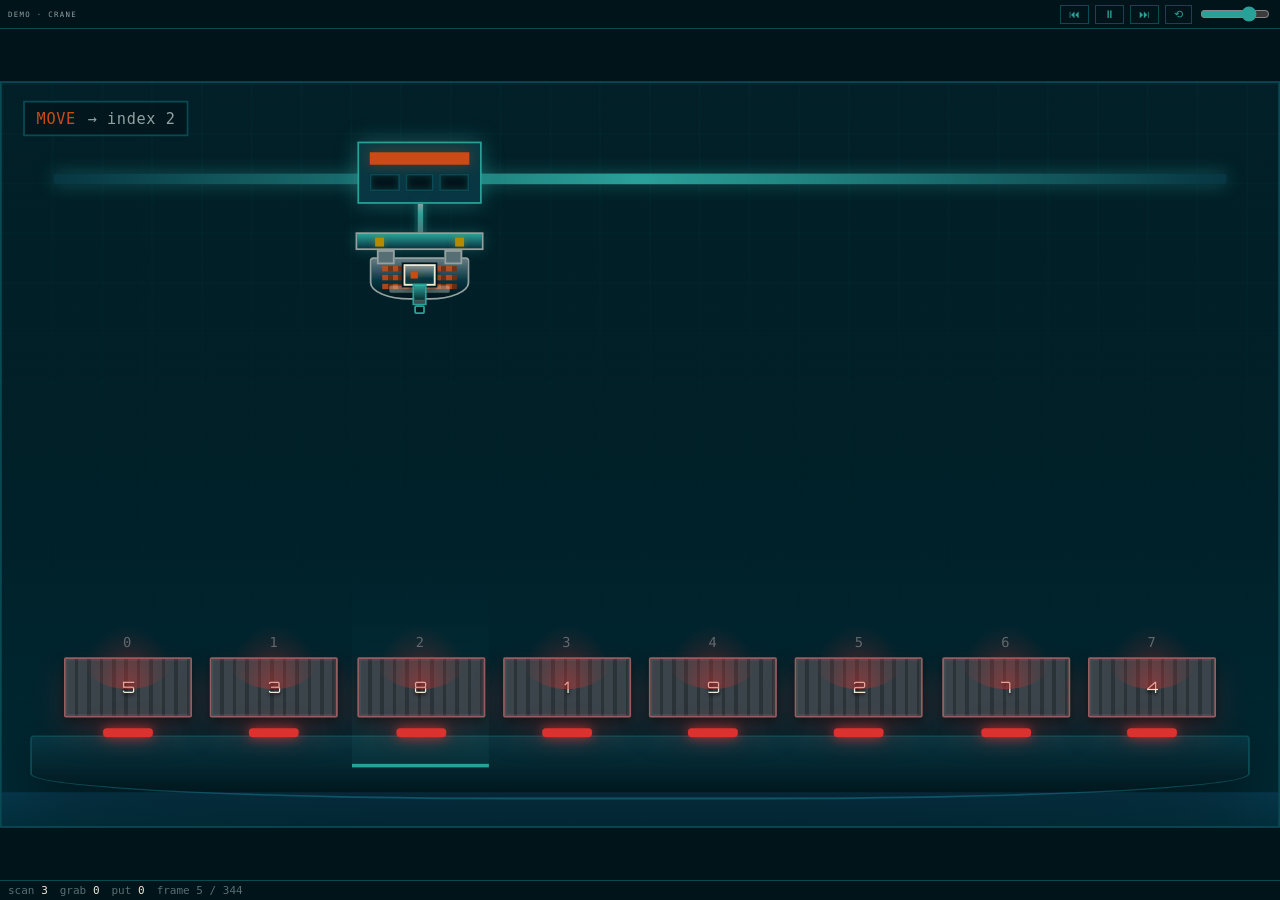
==== demo/crane.html @ 431aa5d4 "Add crane selection sort task and DEMO window with the main-frame crane scene Co-authored-by: Cursor" ====
<!doctype html>
<html lang="en">
  <head>
    <meta charset="utf-8" />
    <title>DEMO: the crane</title>
    <link rel="stylesheet" href="crane.css" />
  </head>
  <body>
    <div class="bar">
      <span class="ttl">DEMO · CRANE</span>
      <button id="b-back" title="One frame back">⏮</button>
      <button id="b-play" title="Play / pause">▶</button>
      <button id="b-step" title="One frame forward">⏭</button>
      <button id="b-restart" title="From the start">⟲</button>
      <input id="speed" type="range" min="40" max="800" step="20" value="620" title="Speed" />
    </div>
    <div id="stage"></div>
    <div id="stat">
      <span>scan <b id="n-scan">0</b></span>
      <span>grab <b id="n-grab">0</b></span>
      <span>put <b id="n-put">0</b></span>
      <span id="n-frame"></span>
      <span id="msg"></span>
    </div>
    <script src="crane-timeline.js"></script>
    <script src="crane-scene.js"></script>
    <script src="crane-draw.js"></script>
    <script src="crane-ui.js"></script>
  </body>
</html>
---- demo/crane.css ----
/* DEMO: the crane. The scene is taken from main-frame (CRANE://SORT): everything is drawn with CSS
   (no pictures): the container, the crane, the electromagnet, the laser, the deck, the water, the lamps. */
@import url("https://fonts.googleapis.com/css2?family=Orbitron:wght@500;700&display=swap");

:root {
  --bg0: #00141a;
  --bg1: #002b36;
  --bg2: #073642;
  --line: #0a4a55;
  --fg: #93a1a1;
  --fg-dim: #586e75;
  --fg-bright: #eee8d5;
  --c-cyan: #2aa198;
  --c-green: #859900;
  --c-yellow: #b58900;
  --c-orange: #cb4b16;
  --glow-cyan: rgba(42, 161, 152, 0.45);
  --glow-orange: rgba(203, 75, 22, 0.4);
  --danger: #dc322f;
  --font-display: "Orbitron", "JetBrains Mono", sans-serif;
  --font-mono: "JetBrains Mono", Consolas, monospace;
}
* { box-sizing: border-box; }
html, body { margin: 0; height: 100%; background: var(--bg0); color: var(--fg); font: 11px var(--font-mono); overflow: hidden; }
body { display: flex; flex-direction: column; }

/* the scene has a fixed design size; crane-ui.js scales it to the window */
#stage { position: relative; flex: 1; min-height: 0; overflow: hidden; }
#stage .scene { position: absolute; left: 0; top: 0; width: 720px; height: 420px; min-height: 0; flex: none; transform-origin: 0 0; }
/* —— Scene —— */
.scene {
  position: relative;
  flex: 1;
  min-height: 420px;
  border: 1px solid var(--line);
  background:
    linear-gradient(180deg, rgba(0, 20, 26, 0.85), rgba(0, 43, 54, 0.92)),
    repeating-linear-gradient(
      90deg,
      transparent,
      transparent 39px,
      rgba(42, 161, 152, 0.04) 40px
    );
  overflow: hidden;
}

.scene-sky {
  position: absolute;
  inset: 0 0 40% 0;
  background: linear-gradient(180deg, rgba(7, 54, 66, 0.35), transparent);
  pointer-events: none;
}

.scene-grid {
  position: absolute;
  inset: 0;
  background-image:
    linear-gradient(rgba(42, 161, 152, 0.05) 1px, transparent 1px),
    linear-gradient(90deg, rgba(42, 161, 152, 0.05) 1px, transparent 1px);
  background-size: 28px 28px;
  mask-image: linear-gradient(180deg, rgba(0, 0, 0, 0.7), transparent 75%);
  pointer-events: none;
}

.gantry {
  position: absolute;
  left: 4%;
  right: 4%;
  top: 8%;
  height: 58%;
  z-index: 3;
  overflow: visible;
  pointer-events: none;
}

.gantry .crane {
  pointer-events: auto;
}

.gantry-rail {
  position: absolute;
  top: 18px;
  left: 0;
  right: 0;
  height: 6px;
  background: linear-gradient(90deg, var(--bg2), var(--c-cyan), var(--bg2));
  box-shadow: 0 0 10px var(--glow-cyan);
  border-radius: 2px;
}

.crane {
  position: absolute;
  top: 0;
  width: 100px;
  margin-left: -50px;
  /* One continuous rail slide — duration matches travel hold frames. */
  transition: left var(--move-ms, 220ms) linear;
  z-index: 4;
}

.crane-trolley {
  position: relative;
  margin: 0 auto;
  width: 70px;
  background: linear-gradient(180deg, #0a3a44, var(--bg2));
  border: 1px solid var(--c-cyan);
  box-shadow: 0 0 12px var(--glow-cyan);
  padding: 5px 6px 6px;
}

.crane-cabin {
  height: 7px;
  background: var(--c-orange);
  margin-bottom: 5px;
  box-shadow: 0 0 8px var(--glow-orange);
}

.crane-winch {
  display: grid;
  grid-template-columns: repeat(3, 1fr);
  gap: 3px;
  height: 10px;
}

.crane-winch span {
  background: #00141a;
  border: 1px solid var(--line);
  box-shadow: inset 0 0 4px rgba(42, 161, 152, 0.25);
}

.crane-cable {
  width: 3px;
  height: var(--arm, 22px);
  margin: 0 auto;
  background: linear-gradient(180deg, #93a1a1, var(--c-cyan) 35%, #586e75);
  /* Soft hoist — duration tracks playback via --arm-ms. */
  transition: height var(--arm-ms, 280ms) cubic-bezier(0.45, 0.05, 0.25, 1);
  box-shadow: 0 0 6px var(--glow-cyan);
  position: relative;
  z-index: 1;
}

.crane-cable::before {
  content: '';
  position: absolute;
  inset: 0 -2px;
  background: rgba(42, 161, 152, 0.12);
}

.crane-spreader {
  width: 92px;
  margin: 0 auto;
  position: relative;
  z-index: 2;
  overflow: visible;
}

.spreader-beam {
  height: 10px;
  margin: 0 auto;
  width: 72px;
  background: linear-gradient(180deg, #2aa198, #073642);
  border: 1px solid #93a1a1;
  box-shadow: 0 0 8px rgba(42, 161, 152, 0.35);
  position: relative;
}

.spreader-beam em {
  position: absolute;
  top: 50%;
  width: 5px;
  height: 5px;
  margin-top: -2.5px;
  background: var(--c-yellow);
  box-shadow: 0 0 4px rgba(181, 137, 0, 0.5);
}

.spreader-beam em:first-child {
  left: 10px;
}
.spreader-beam em:last-child {
  right: 10px;
}

/* —— Electromagnet —— */
.magnet {
  position: relative;
  width: 84px;
  height: 52px;
  margin: 0 auto;
}

.magnet.has-upper {
  height: 104px;
}

.magnet-yoke {
  position: absolute;
  left: 50%;
  top: 0;
  width: 48px;
  height: 8px;
  margin-left: -24px;
  display: flex;
  justify-content: space-between;
  z-index: 5;
}

.magnet-yoke span {
  width: 10px;
  height: 8px;
  background: #586e75;
  border: 1px solid #93a1a1;
}

.magnet-core {
  position: absolute;
  left: 50%;
  top: 4px;
  width: 56px;
  height: 24px;
  margin-left: -28px;
  background: linear-gradient(180deg, #657b83, #073642 55%, #00141a);
  border: 1px solid #93a1a1;
  border-radius: 2px 2px 40% 40%;
  z-index: 4;
  overflow: hidden;
  transition:
    box-shadow 0.18s ease,
    border-color 0.18s ease;
}

.magnet-coil {
  position: absolute;
  left: 6px;
  right: 6px;
  height: 3px;
  background: repeating-linear-gradient(
    90deg,
    #cb4b16,
    #cb4b16 3px,
    #7a2e0e 3px,
    #7a2e0e 6px
  );
  opacity: 0.85;
}

.magnet-coil:nth-child(1) {
  top: 4px;
}
.magnet-coil:nth-child(2) {
  top: 9px;
}
.magnet-coil:nth-child(3) {
  top: 14px;
}

.magnet-face {
  position: absolute;
  left: 10px;
  right: 10px;
  bottom: 3px;
  height: 4px;
  background: #eee8d5;
  border-radius: 1px;
  opacity: 0.35;
  display: block;
}

.magnet-core.is-on,
.magnet.is-on .magnet-core {
  border-color: #2aa198;
  box-shadow:
    0 0 10px rgba(42, 161, 152, 0.65),
    0 0 22px rgba(42, 161, 152, 0.45),
    0 0 36px rgba(38, 139, 210, 0.25),
    inset 0 0 12px rgba(42, 161, 152, 0.35);
}

.magnet.is-on .magnet-face {
  opacity: 1;
  background: #eee8d5;
  box-shadow:
    0 0 8px #eee8d5,
    0 0 16px rgba(42, 161, 152, 0.8);
}

.magnet.is-on .magnet-coil {
  animation: magnet-hum 0.35s steps(2, end) infinite;
}

.magnet-rack {
  position: absolute;
  left: 50%;
  top: 26px;
  width: 60px;
  height: 0;
  margin-left: -30px;
  z-index: 3;
  overflow: visible;
  transition: height 0.2s ease;
}

.magnet.has-upper .magnet-rack {
  height: 50px;
  border-left: 1px solid rgba(42, 161, 152, 0.4);
  border-right: 1px solid rgba(42, 161, 152, 0.4);
}

.magnet.has-upper .magnet-rack::after {
  content: '';
  position: absolute;
  left: 4px;
  right: 4px;
  bottom: 0;
  height: 2px;
  background: var(--c-cyan);
  box-shadow: 0 0 6px var(--glow-cyan);
}

.magnet-item-upper {
  position: absolute;
  left: 50%;
  top: 0;
  width: 72px;
  margin-left: -36px;
  filter: drop-shadow(0 4px 6px rgba(0, 0, 0, 0.45));
}

.magnet-bay {
  position: absolute;
  left: 50%;
  top: 28px;
  width: 72px;
  min-height: 34px;
  margin-left: -36px;
  z-index: 3;
  filter: drop-shadow(0 8px 10px rgba(0, 0, 0, 0.5));
  /* No top transition — armDrop calc measures bay instantly. */
}

/* Tip under parked cargo with a real gap (container is ~34px). */
.magnet.has-upper .magnet-bay {
  top: 64px;
}

.magnet-item {
  width: 72px;
}

.magnet-item .container {
  max-width: 72px;
}

.magnet.has-lower .magnet-face {
  opacity: 0.9;
}

.crane.is-working .spreader-beam {
  border-color: var(--c-cyan);
}

/* —— Laser gun on magnet housing —— */
.laser-gun {
  position: absolute;
  left: 50%;
  top: 8px;
  width: 22px;
  height: 28px;
  margin-left: -11px;
  z-index: 7;
  pointer-events: none;
}

.laser-gun-body {
  position: absolute;
  left: 2px;
  top: 0;
  width: 18px;
  height: 12px;
  background: linear-gradient(180deg, #839496, #073642 70%);
  border: 1px solid #eee8d5;
  box-shadow:
    0 0 0 1px #00141a,
    0 2px 4px rgba(0, 0, 0, 0.5);
}

.laser-gun-body::before {
  content: '';
  position: absolute;
  left: 3px;
  top: 3px;
  width: 4px;
  height: 4px;
  background: var(--c-orange);
  box-shadow: 0 0 4px var(--glow-orange);
}

.laser-gun-barrel {
  position: absolute;
  left: 7px;
  top: 11px;
  width: 8px;
  height: 12px;
  background: linear-gradient(180deg, #2aa198, #00141a);
  border: 1px solid var(--c-cyan);
  box-shadow: inset 0 -2px 0 rgba(238, 232, 213, 0.25);
}

.laser-gun-lens {
  position: absolute;
  left: 8px;
  bottom: 0;
  width: 6px;
  height: 5px;
  background: #00141a;
  border: 1px solid #2aa198;
  border-radius: 1px;
}

.laser-gun.is-firing .laser-gun-lens {
  background: #eee8d5;
  border-color: #eee8d5;
  box-shadow:
    0 0 8px #eee8d5,
    0 0 16px var(--c-cyan);
  animation: emitter-strobe 0.1s steps(2, end) infinite;
}

.laser-gun.is-firing .laser-gun-barrel {
  box-shadow:
    inset 0 -2px 0 rgba(238, 232, 213, 0.35),
    0 0 10px var(--glow-cyan);
}

.laser-gun.is-firing .laser-gun-body {
  border-color: var(--c-cyan);
}

.crane-laser {
  position: absolute;
  width: 3px;
  margin-left: -1.5px;
  pointer-events: none;
  z-index: 4;
}

.crane-laser-core {
  position: absolute;
  inset: 0 1px;
  background: linear-gradient(
    180deg,
    #eee8d5 0%,
    #2aa198 18%,
    rgba(42, 161, 152, 0.65) 100%
  );
  animation: laser-flicker 0.1s steps(2, end) infinite;
}

.crane-laser-glow {
  position: absolute;
  inset: 0 -4px;
  background: linear-gradient(
    180deg,
    rgba(42, 161, 152, 0.55),
    rgba(42, 161, 152, 0.12) 70%,
    transparent
  );
  filter: blur(2px);
  animation: laser-flicker 0.1s steps(2, end) infinite;
}

.crane-laser-spot {
  position: absolute;
  left: 50%;
  bottom: -3px;
  width: 14px;
  height: 6px;
  margin-left: -7px;
  border-radius: 50%;
  background: rgba(238, 232, 213, 0.85);
  box-shadow: 0 0 10px var(--c-cyan);
  animation: laser-flicker 0.1s steps(2, end) infinite;
}

.deck {
  position: absolute;
  left: 4%;
  right: 4%;
  bottom: 8%;
  z-index: 2;
}

.deck-hull {
  position: absolute;
  left: -2%;
  right: -2%;
  bottom: -18px;
  height: 36px;
  background: linear-gradient(180deg, #073642, #00141a);
  border: 1px solid var(--line);
  border-radius: 2px 2px 40% 40%;
  box-shadow: 0 10px 30px rgba(0, 0, 0, 0.45);
}

.deck-slots {
  display: grid;
  grid-template-columns: repeat(var(--n), minmax(0, 1fr));
  gap: 6px;
  position: relative;
  z-index: 1;
  padding: 0 4px;
}

.deck-slot {
  display: flex;
  flex-direction: column;
  align-items: center;
  gap: 4px;
  min-height: 108px;
  justify-content: flex-end;
  padding-bottom: 10px;
  border-bottom: 2px solid transparent;
  position: relative;
  transition: border-color 0.15s ease, background 0.15s ease;
}

.deck-pedestal {
  position: relative;
  width: 44px;
  height: 12px;
  flex: 0 0 12px;
}

.deck-slot.is-active {
  border-bottom-color: var(--c-cyan);
  background: linear-gradient(180deg, transparent, rgba(42, 161, 152, 0.08));
}

.deck-slot.is-scan {
  border-bottom-color: var(--c-cyan);
}

.deck-slot.is-grab {
  border-bottom-color: var(--c-orange);
}

.deck-slot.is-scan .container {
  border-color: #93a1a1;
  box-shadow:
    inset 0 0 0 1px rgba(238, 232, 213, 0.14),
    0 0 0 1px rgba(42, 161, 152, 0.35),
    0 0 14px rgba(42, 161, 152, 0.35);
}

.deck-slot.is-scan .container::after {
  content: '';
  position: absolute;
  left: 2px;
  right: 2px;
  top: 0;
  height: 2px;
  background: #eee8d5;
  box-shadow: 0 0 6px var(--c-cyan);
  animation: scanline-sweep 0.28s linear infinite;
  z-index: 2;
}

.deck-index {
  font-size: 0.7rem;
  color: var(--fg-dim);
  letter-spacing: 0.08em;
}

.deck-target {
  width: 100%;
  display: flex;
  justify-content: center;
  min-height: 34px;
}

.deck-empty {
  width: 100%;
  max-width: 72px;
  height: 34px;
  display: grid;
  place-items: center;
  border: 1px dashed var(--fg-dim);
  color: var(--fg-dim);
  opacity: 0.5;
}

.deck-water {
  position: absolute;
  left: -6%;
  right: -6%;
  bottom: -42px;
  height: 28px;
  background: linear-gradient(180deg, rgba(38, 139, 210, 0.15), transparent);
  animation: water 4s ease-in-out infinite;
  pointer-events: none;
}

/* Simple long box with soft vertical ribs */
.container {
  width: 100%;
  max-width: 72px;
  height: 34px;
  background:
    repeating-linear-gradient(
      90deg,
      #3a444a 0 5px,
      #2a3338 5px 7px
    );
  border: 1px solid #657b83;
  border-radius: 1px;
  box-shadow: 0 2px 5px rgba(0, 0, 0, 0.4);
  display: grid;
  place-items: center;
  position: relative;
  overflow: hidden;
  transition: transform 0.15s ease, opacity 0.15s ease;
}

.container-value {
  position: relative;
  z-index: 1;
  font-family: var(--font-display);
  font-size: 0.8rem;
  color: #eee8d5;
  text-shadow: 0 1px 2px rgba(0, 0, 0, 0.85);
}

/* Pedestal lamps under deck cargo */
.pedestal-lamp {
  --lamp: #586e75;
  position: absolute;
  left: 0;
  right: 0;
  top: 0;
  height: 12px;
  z-index: 2;
}

.pedestal-lamp-bulb {
  position: absolute;
  left: 50%;
  top: 2px;
  width: 28px;
  height: 5px;
  margin-left: -14px;
  border-radius: 2px;
  background: var(--lamp);
  box-shadow:
    0 0 6px color-mix(in srgb, var(--lamp) 70%, transparent),
    0 0 14px color-mix(in srgb, var(--lamp) 45%, transparent);
}

.pedestal-lamp-glow {
  position: absolute;
  left: 50%;
  bottom: 4px;
  width: 52px;
  height: 36px;
  margin-left: -26px;
  border-radius: 50%;
  background: radial-gradient(
    ellipse at center bottom,
    color-mix(in srgb, var(--lamp) 45%, transparent) 0%,
    color-mix(in srgb, var(--lamp) 12%, transparent) 45%,
    transparent 72%
  );
  pointer-events: none;
  transform: translateY(-28px);
}

.pedestal-lamp.is-green {
  --lamp: var(--c-green);
}

.pedestal-lamp.is-yellow {
  --lamp: var(--c-yellow);
}

.pedestal-lamp.is-red {
  --lamp: #dc322f;
}

.deck-slot.lamp-green .container {
  border-color: color-mix(in srgb, var(--c-green) 35%, #657b83);
  box-shadow:
    inset 0 0 0 1px rgba(238, 232, 213, 0.06),
    0 2px 6px rgba(0, 0, 0, 0.45),
    0 8px 18px color-mix(in srgb, var(--c-green) 22%, transparent);
}

.deck-slot.lamp-yellow .container {
  border-color: color-mix(in srgb, var(--c-yellow) 40%, #657b83);
  box-shadow:
    inset 0 0 0 1px rgba(238, 232, 213, 0.06),
    0 2px 6px rgba(0, 0, 0, 0.45),
    0 8px 18px color-mix(in srgb, var(--c-yellow) 22%, transparent);
}

.deck-slot.lamp-red .container {
  border-color: color-mix(in srgb, #dc322f 40%, #657b83);
  box-shadow:
    inset 0 0 0 1px rgba(238, 232, 213, 0.06),
    0 2px 6px rgba(0, 0, 0, 0.45),
    0 8px 18px color-mix(in srgb, #dc322f 22%, transparent);
}

.op-badge {
  position: absolute;
  top: 10px;
  left: 12px;
  z-index: 5;
  display: flex;
  gap: 0.6rem;
  align-items: baseline;
  background: rgba(0, 20, 26, 0.75);
  border: 1px solid var(--line);
  padding: 0.35rem 0.6rem;
  font-size: 0.78rem;
  letter-spacing: 0.04em;
}

.op-kind {
  color: var(--c-orange);
  text-transform: uppercase;
}

.op-detail {
  color: var(--fg);
}

@keyframes emitter-strobe {
  0%,
  49% {
    opacity: 1;
  }
  50%,
  100% {
    opacity: 0.2;
  }
}

@keyframes magnet-hum {
  0%,
  49% {
    filter: brightness(1.15);
    opacity: 1;
  }
  50%,
  100% {
    filter: brightness(0.85);
    opacity: 0.75;
  }
}

@keyframes laser-flicker {
  0%,
  49% {
    opacity: 1;
  }
  50%,
  100% {
    opacity: 0.45;
  }
}

@keyframes scanline-sweep {
  0% {
    top: 2px;
    opacity: 0;
  }
  10% {
    opacity: 1;
  }
  90% {
    opacity: 1;
  }
  100% {
    top: calc(100% - 4px);
    opacity: 0;
  }
}

@keyframes water {
  0%,
  100% {
    transform: translateX(0);
    opacity: 0.7;
  }
  50% {
    transform: translateX(8px);
    opacity: 1;
  }
}

/* ── the bar and the counters of the DEMO page ── */
.bar { display: flex; align-items: center; gap: 6px; padding: 4px 8px; border-bottom: 1px solid var(--line); letter-spacing: 0.12em; flex-shrink: 0; }
.bar .ttl { margin-right: auto; font-size: 0.67rem; }
.bar button { font: inherit; background: transparent; color: var(--c-cyan); border: 1px solid var(--line); padding: 2px 8px; cursor: pointer; }
.bar button:hover { border-color: var(--c-cyan); color: var(--fg-bright); }
.bar input[type="range"] { width: 70px; accent-color: var(--c-cyan); }
#stat { padding: 3px 8px; border-top: 1px solid var(--line); display: flex; gap: 12px; flex-shrink: 0; color: var(--fg-dim); }
#stat b { color: var(--fg-bright); font-weight: 400; }
#stat #msg { margin-left: auto; color: var(--fg-bright); }
#stat #msg.err { color: var(--danger); }
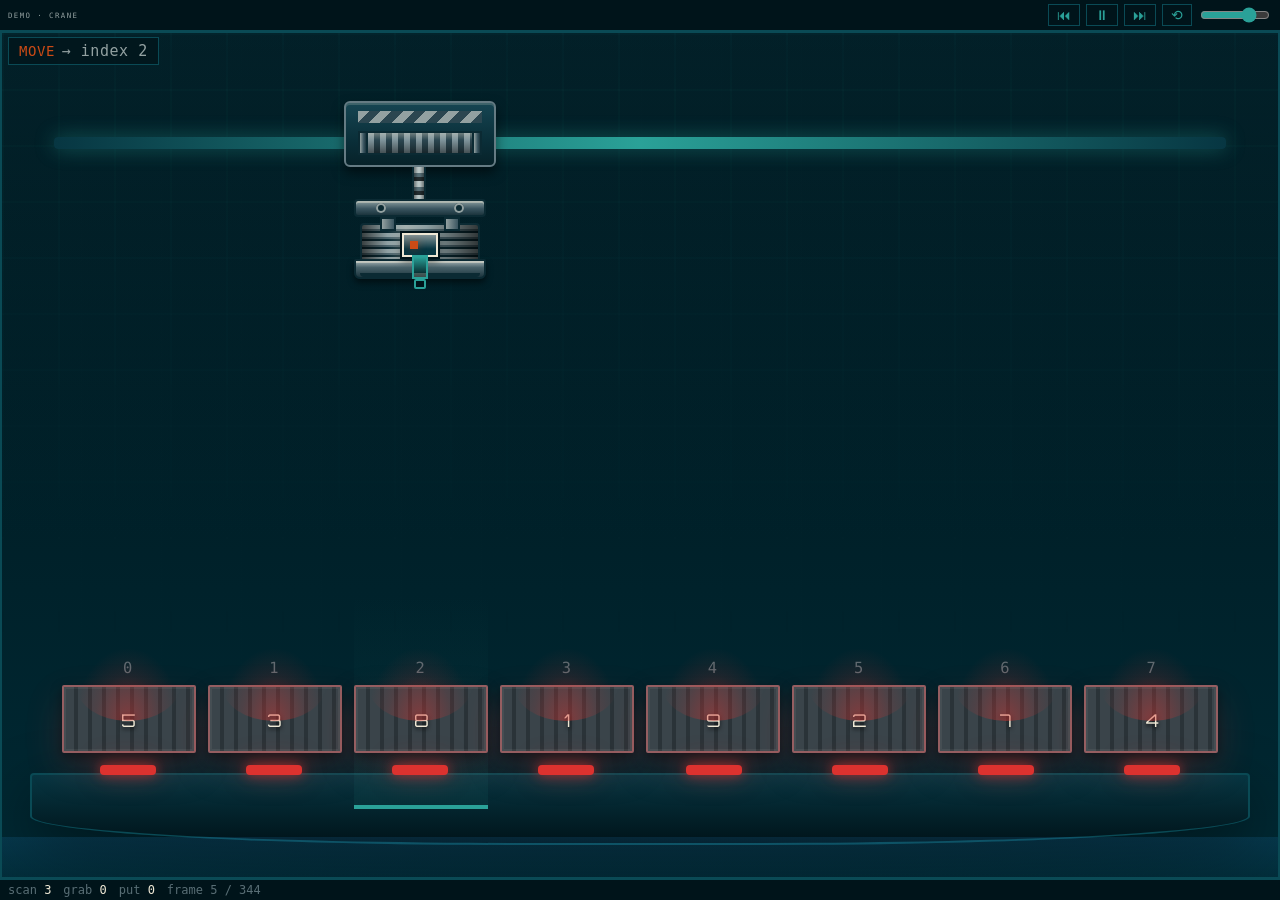
==== commit 4c16dc50: "Crane DEMO: redraw the rig - drum winch, link chain, ribbed port electromagnet with blue underside g" ====
--- a/demo/crane.html
+++ b/demo/crane.html
@@ -4,6 +4,7 @@
     <meta charset="utf-8" />
     <title>DEMO: the crane</title>
     <link rel="stylesheet" href="crane.css" />
+    <link rel="stylesheet" href="crane-rig.css" />
   </head>
   <body>
     <div class="bar">
--- a/demo/crane.css
+++ b/demo/crane.css
@@ -26,7 +26,7 @@
 
 /* the scene has a fixed design size; crane-ui.js scales it to the window */
 #stage { position: relative; flex: 1; min-height: 0; overflow: hidden; }
-#stage .scene { position: absolute; left: 0; top: 0; width: 720px; height: 420px; min-height: 0; flex: none; transform-origin: 0 0; }
+#stage .scene { position: absolute; left: 0; top: 0; width: 560px; height: 380px; box-sizing: border-box; min-height: 0; flex: none; transform-origin: 0 0; }
 /* —— Scene —— */
 .scene {
   position: relative;
@@ -807,4 +807,10 @@
 #stat { padding: 3px 8px; border-top: 1px solid var(--line); display: flex; gap: 12px; flex-shrink: 0; color: var(--fg-dim); }
 #stat b { color: var(--fg-bright); font-weight: 400; }
 #stat #msg { margin-left: auto; color: var(--fg-bright); }
-#stat #msg.err { color: var(--danger); }+#stat #msg.err { color: var(--danger); }
+/* the badge is outside of the scaled scene: a fixed, readable size */
+#stage .op-badge { top: 6px; left: 8px; font-size: 14px; padding: 4px 10px; z-index: 10; }
+#stage .op-detail { font-size: 15px; }
+.bar { font-size: 12px; }
+.bar button { font-size: 14px; }
+#stat { font-size: 12px; }
--- a/demo/crane-rig.css
+++ b/demo/crane-rig.css
@@ -0,0 +1,200 @@
+/* DEMO: the crane. The look of the rig: the trolley with a drum winch, the link chain, the ribbed port
+   electromagnet. Loaded after crane.css and overrides it. The sizes that crane-draw.js measures are kept
+   (the trolley, the chain height, the bottom of the magnet core at 28px, the bay).
+   Magnet off: nothing glows. Magnet on: a blue light pours from the underside of the magnet. */
+
+/* —— trolley —— */
+.crane-trolley {
+  width: 76px;
+  padding: 4px 6px 5px;
+  background: linear-gradient(180deg, #164552, #0a2f39 60%, #072229);
+  border: 1px solid #657b83;
+  border-radius: 3px;
+  box-shadow: 0 3px 6px rgba(0, 0, 0, 0.5), inset 0 1px 0 rgba(238, 232, 213, 0.18);
+}
+.crane-cabin {
+  height: 6px;
+  margin-bottom: 4px;
+  background: repeating-linear-gradient(135deg, #93a1a1 0 4px, #2b4650 4px 8px);
+  box-shadow: none;
+}
+
+/* the winch: a drum between two flanges; the ribs of the drum run while the chain moves */
+.crane-winch {
+  display: flex;
+  gap: 0;
+  height: 12px;
+}
+.crane-winch span {
+  box-shadow: none;
+}
+.crane-winch span:nth-child(1),
+.crane-winch span:nth-child(3) {
+  flex: 0 0 5px;
+  background: linear-gradient(90deg, #93a1a1, #3a5560 60%, #1b343d);
+  border: 1px solid #0b2a33;
+}
+.crane-winch span:nth-child(2) {
+  flex: 1;
+  border: 1px solid #0b2a33;
+  border-left: 0;
+  border-right: 0;
+  background:
+    linear-gradient(180deg, rgba(238, 232, 213, 0.35), transparent 35%, rgba(0, 0, 0, 0.45)),
+    repeating-linear-gradient(90deg, #7f949b 0 3px, #2b4650 3px 6px);
+}
+.crane.is-winding .crane-winch span:nth-child(2) {
+  animation: drum-run 0.18s linear infinite;
+}
+.crane.is-winding.is-up .crane-winch span:nth-child(2) {
+  animation-direction: reverse;
+}
+@keyframes drum-run {
+  from { background-position: 0 0, 0 0; }
+  to { background-position: 0 0, 6px 0; }
+}
+
+/* —— the chain: links, anchored to the bottom so they travel with the magnet —— */
+.crane-cable {
+  width: 7px;
+  background-color: #566d75;
+  background-image:
+    repeating-linear-gradient(180deg, transparent 0 5px, rgba(0, 0, 0, 0.6) 5px 7px),
+    repeating-linear-gradient(180deg, #b7c4c4 0 3px, #566d75 3px 7px);
+  background-position: left bottom;
+  border-left: 1px solid #0b2a33;
+  border-right: 1px solid #0b2a33;
+  box-shadow: none;
+}
+.crane-cable::before {
+  inset: 0;
+  background: linear-gradient(90deg, rgba(0, 0, 0, 0.4), transparent 40%, transparent 60%, rgba(0, 0, 0, 0.4));
+}
+
+/* —— the head the magnet hangs from —— */
+.spreader-beam {
+  width: 66px;
+  height: 9px;
+  background: linear-gradient(180deg, #8a9d9f, #3a5560 55%, #1b343d);
+  border: 1px solid #0b2a33;
+  border-radius: 2px;
+  box-shadow: inset 0 1px 0 rgba(238, 232, 213, 0.4);
+}
+.spreader-beam em {
+  background: #0b2a33;
+  box-shadow: inset 0 0 0 1px #93a1a1;
+  border-radius: 50%;
+}
+.crane.is-working .spreader-beam {
+  border-color: #0b2a33;
+}
+
+/* �� the electromagnet: a drum with horizontal cooling ribs and a flat pole plate under it �� */
+.magnet-yoke {
+  width: 40px;
+  margin-left: -20px;
+  height: 7px;
+}
+.magnet-yoke span {
+  width: 8px;
+  height: 7px;
+  background: linear-gradient(90deg, #93a1a1, #3a5560);
+  border: 1px solid #0b2a33;
+}
+.magnet-core {
+  top: 3px;
+  width: 66px;
+  height: 25px;
+  margin-left: -33px;
+  border: 0;
+  border-radius: 0;
+  overflow: visible;
+  background: none;
+  box-shadow: none;
+}
+/* ribs: five fins with a dark gap, rounded like a cylinder (shade at both sides) */
+.magnet-core::before {
+  content: "";
+  position: absolute;
+  left: 3px;
+  right: 3px;
+  top: 0;
+  height: 19px;
+  background:
+    linear-gradient(90deg, rgba(0, 0, 0, 0.6), transparent 22%, rgba(238, 232, 213, 0.22) 38%, transparent 55%, rgba(0, 0, 0, 0.65)),
+    repeating-linear-gradient(180deg, #8ea0a3 0 2px, #4a636b 2px 3px, #0b2a33 3px 4px);
+  border: 1px solid #0b2a33;
+  border-radius: 2px;
+}
+/* the pole plate */
+.magnet-core::after {
+  content: "";
+  position: absolute;
+  left: 0;
+  right: 0;
+  top: 18px;
+  height: 8px;
+  background: linear-gradient(180deg, #a3b2b3, #4a636b 40%, #1b343d);
+  border: 1px solid #0b2a33;
+  border-radius: 1px 1px 3px 3px;
+  box-shadow: inset 0 1px 0 rgba(238, 232, 213, 0.5), 0 2px 3px rgba(0, 0, 0, 0.5);
+}
+.magnet-coil {
+  display: none;
+}
+.magnet-core.is-on,
+.magnet.is-on .magnet-core {
+  box-shadow: none;
+  border-color: transparent;
+}
+
+/* the underside light: off = nothing; on = the lit strip of the plate and a blue glow below it */
+.magnet-face {
+  position: absolute;
+  left: 3px;
+  right: 3px;
+  top: 25px;
+  bottom: auto;
+  height: 2px;
+  margin: 0;
+  border-radius: 0 0 2px 2px;
+  background: #0b2a33;
+  opacity: 1;
+  box-shadow: none;
+  z-index: 3;
+}
+.magnet.is-on .magnet-face {
+  background: #d8f0ff;
+  box-shadow: 0 0 6px #7cc8ff, 0 0 14px #2f9bff, 0 0 26px rgba(47, 155, 255, 0.7);
+  animation: mag-pulse 1.1s ease-in-out infinite;
+}
+.magnet.has-lower .magnet-face {
+  opacity: 1;
+}
+.magnet-aura {
+  position: absolute;
+  left: 50%;
+  top: 27px;
+  width: 92px;
+  height: 36px;
+  margin-left: -46px;
+  z-index: 2;
+  pointer-events: none;
+  opacity: 0;
+  transition: opacity 0.2s ease;
+  background:
+    radial-gradient(ellipse 52% 100% at 50% 0%, rgba(150, 215, 255, 0.85), rgba(47, 155, 255, 0.45) 40%, transparent 78%);
+  filter: blur(1.5px);
+  clip-path: polygon(6% 0, 94% 0, 100% 100%, 0 100%);
+}
+.magnet.is-on .magnet-aura {
+  opacity: 1;
+  animation: mag-pulse 1.1s ease-in-out infinite;
+}
+.magnet.has-upper .magnet-aura {
+  top: 27px;
+}
+@keyframes mag-pulse {
+  0%, 100% { filter: brightness(0.85); }
+  50% { filter: brightness(1.25); }
+}
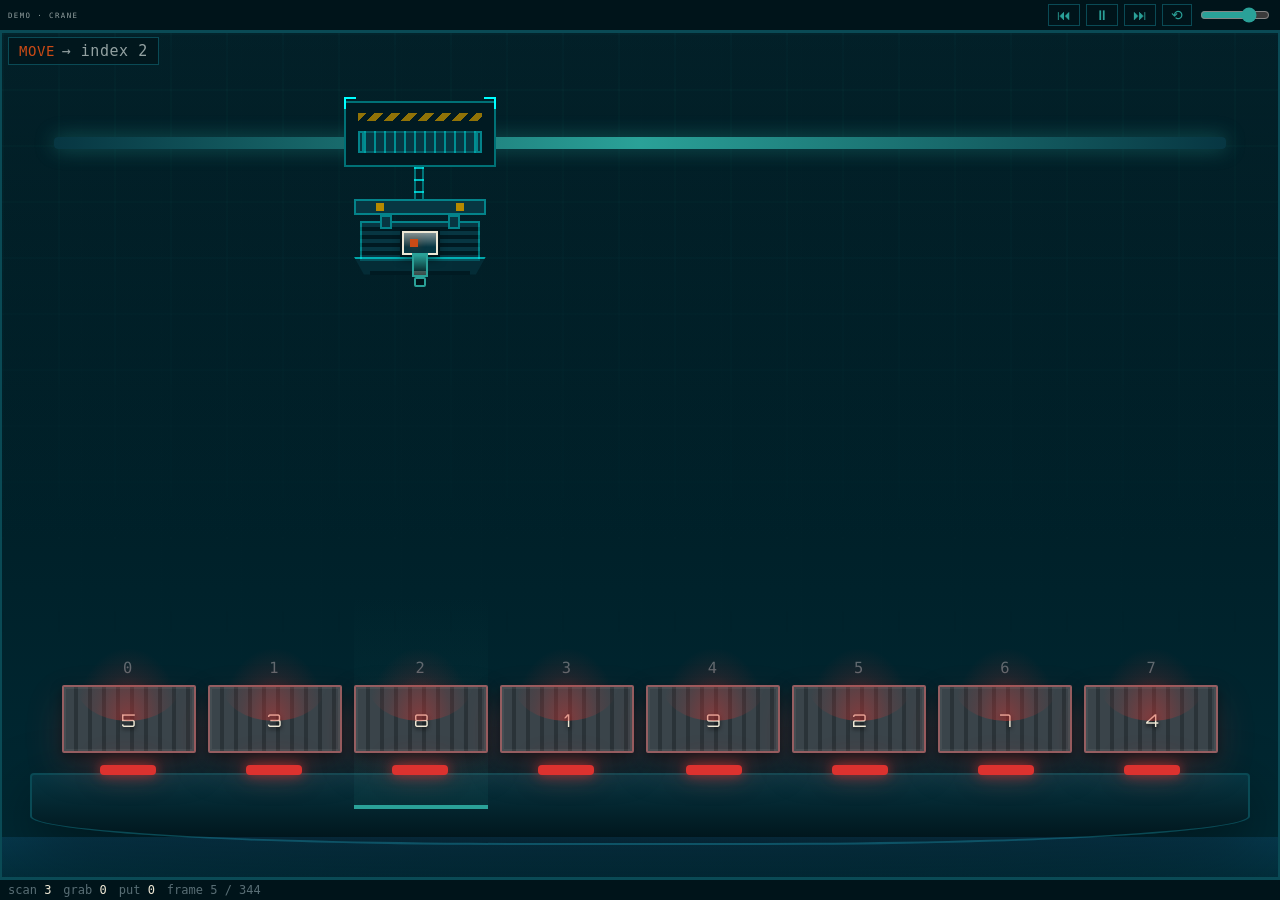
==== commit fc4176cd: "Crane DEMO: rig restyled flat and angular to match the app Co-authored-by: Cursor <cursoragent@curso" ====
--- a/demo/crane.html
+++ b/demo/crane.html
@@ -5,6 +5,7 @@
     <title>DEMO: the crane</title>
     <link rel="stylesheet" href="crane.css" />
     <link rel="stylesheet" href="crane-rig.css" />
+    <link rel="stylesheet" href="crane-magnet.css" />
   </head>
   <body>
     <div class="bar">
--- a/demo/crane-rig.css
+++ b/demo/crane-rig.css
@@ -1,200 +1,99 @@
-/* DEMO: the crane. The look of the rig: the trolley with a drum winch, the link chain, the ribbed port
-   electromagnet. Loaded after crane.css and overrides it. The sizes that crane-draw.js measures are kept
-   (the trolley, the chain height, the bottom of the magnet core at 28px, the bay).
-   Magnet off: nothing glows. Magnet on: a blue light pours from the underside of the magnet. */
+/* DEMO: the crane. The rig in the style of the app: flat, angular, thin cyan lines on the dark teal; no
+   rounding, no steel gradients. Loaded after crane.css and overrides it. The sizes that crane-draw.js
+   measures (the trolley, the chain height, the bottom of the magnet core at 28px, the bay) are kept.
+   Magnet off: nothing glows (dim lines only). Magnet on: a blue light pours from the underside. */
 
-/* —— trolley —— */
+.scene {
+  --ln: rgba(0, 255, 255, 0.38);
+  --ln-dim: rgba(0, 255, 255, 0.18);
+  --ink: #001a22;
+  --fill: #073642;
+  --blue: #2f9bff;
+  --blue-hi: #bfe6ff;
+}
+
+/* —— trolley: a flat box with corner ticks —— */
 .crane-trolley {
   width: 76px;
-  padding: 4px 6px 5px;
-  background: linear-gradient(180deg, #164552, #0a2f39 60%, #072229);
-  border: 1px solid #657b83;
-  border-radius: 3px;
-  box-shadow: 0 3px 6px rgba(0, 0, 0, 0.5), inset 0 1px 0 rgba(238, 232, 213, 0.18);
+  padding: 5px 6px 6px;
+  background: var(--ink);
+  border: 1px solid var(--ln);
+  border-radius: 0;
+  box-shadow: none;
 }
+.crane-trolley::before,
+.crane-trolley::after {
+  content: "";
+  position: absolute;
+  top: -3px;
+  width: 5px;
+  height: 5px;
+  border-top: 1px solid #00ffff;
+}
+.crane-trolley::before { left: -1px; border-left: 1px solid #00ffff; }
+.crane-trolley::after { right: -1px; border-right: 1px solid #00ffff; }
 .crane-cabin {
-  height: 6px;
-  margin-bottom: 4px;
-  background: repeating-linear-gradient(135deg, #93a1a1 0 4px, #2b4650 4px 8px);
+  height: 4px;
+  margin-bottom: 5px;
+  background: repeating-linear-gradient(135deg, #b58900 0 3px, transparent 3px 6px);
+  opacity: 0.8;
   box-shadow: none;
 }
 
-/* the winch: a drum between two flanges; the ribs of the drum run while the chain moves */
+/* —— the winch: a drum, its ribs run while the chain moves —— */
 .crane-winch {
   display: flex;
   gap: 0;
-  height: 12px;
+  height: 11px;
 }
-.crane-winch span {
-  box-shadow: none;
-}
+.crane-winch span { box-shadow: none; border-radius: 0; }
 .crane-winch span:nth-child(1),
 .crane-winch span:nth-child(3) {
-  flex: 0 0 5px;
-  background: linear-gradient(90deg, #93a1a1, #3a5560 60%, #1b343d);
-  border: 1px solid #0b2a33;
+  flex: 0 0 3px;
+  background: var(--fill);
+  border: 1px solid var(--ln);
 }
 .crane-winch span:nth-child(2) {
   flex: 1;
-  border: 1px solid #0b2a33;
+  border: 1px solid var(--ln-dim);
   border-left: 0;
   border-right: 0;
-  background:
-    linear-gradient(180deg, rgba(238, 232, 213, 0.35), transparent 35%, rgba(0, 0, 0, 0.45)),
-    repeating-linear-gradient(90deg, #7f949b 0 3px, #2b4650 3px 6px);
+  background: repeating-linear-gradient(90deg, rgba(0, 255, 255, 0.5) 0 1px, var(--fill) 1px 5px);
 }
-.crane.is-winding .crane-winch span:nth-child(2) {
-  animation: drum-run 0.18s linear infinite;
-}
-.crane.is-winding.is-up .crane-winch span:nth-child(2) {
-  animation-direction: reverse;
-}
+.crane.is-winding .crane-winch span:nth-child(2) { animation: drum-run 0.16s linear infinite; }
+.crane.is-winding.is-up .crane-winch span:nth-child(2) { animation-direction: reverse; }
 @keyframes drum-run {
-  from { background-position: 0 0, 0 0; }
-  to { background-position: 0 0, 6px 0; }
+  from { background-position: 0 0; }
+  to { background-position: 5px 0; }
 }
 
-/* —— the chain: links, anchored to the bottom so they travel with the magnet —— */
+/* —— the chain: two thin rails with cross links —— */
 .crane-cable {
-  width: 7px;
-  background-color: #566d75;
-  background-image:
-    repeating-linear-gradient(180deg, transparent 0 5px, rgba(0, 0, 0, 0.6) 5px 7px),
-    repeating-linear-gradient(180deg, #b7c4c4 0 3px, #566d75 3px 7px);
+  width: 5px;
+  background-color: transparent;
+  background-image: repeating-linear-gradient(180deg, rgba(0, 255, 255, 0.7) 0 1px, transparent 1px 6px);
   background-position: left bottom;
-  border-left: 1px solid #0b2a33;
-  border-right: 1px solid #0b2a33;
+  border-left: 1px solid var(--ln);
+  border-right: 1px solid var(--ln);
   box-shadow: none;
 }
-.crane-cable::before {
-  inset: 0;
-  background: linear-gradient(90deg, rgba(0, 0, 0, 0.4), transparent 40%, transparent 60%, rgba(0, 0, 0, 0.4));
-}
+.crane-cable::before { display: none; }
 
 /* —— the head the magnet hangs from —— */
 .spreader-beam {
   width: 66px;
-  height: 9px;
-  background: linear-gradient(180deg, #8a9d9f, #3a5560 55%, #1b343d);
-  border: 1px solid #0b2a33;
-  border-radius: 2px;
-  box-shadow: inset 0 1px 0 rgba(238, 232, 213, 0.4);
+  height: 8px;
+  background: var(--fill);
+  border: 1px solid var(--ln);
+  border-radius: 0;
+  box-shadow: none;
 }
 .spreader-beam em {
-  background: #0b2a33;
-  box-shadow: inset 0 0 0 1px #93a1a1;
-  border-radius: 50%;
-}
-.crane.is-working .spreader-beam {
-  border-color: #0b2a33;
-}
-
-/* �� the electromagnet: a drum with horizontal cooling ribs and a flat pole plate under it �� */
-.magnet-yoke {
-  width: 40px;
-  margin-left: -20px;
-  height: 7px;
-}
-.magnet-yoke span {
-  width: 8px;
-  height: 7px;
-  background: linear-gradient(90deg, #93a1a1, #3a5560);
-  border: 1px solid #0b2a33;
-}
-.magnet-core {
-  top: 3px;
-  width: 66px;
-  height: 25px;
-  margin-left: -33px;
-  border: 0;
+  width: 4px;
+  height: 4px;
+  margin-top: -2px;
+  background: #b58900;
   border-radius: 0;
-  overflow: visible;
-  background: none;
   box-shadow: none;
 }
-/* ribs: five fins with a dark gap, rounded like a cylinder (shade at both sides) */
-.magnet-core::before {
-  content: "";
-  position: absolute;
-  left: 3px;
-  right: 3px;
-  top: 0;
-  height: 19px;
-  background:
-    linear-gradient(90deg, rgba(0, 0, 0, 0.6), transparent 22%, rgba(238, 232, 213, 0.22) 38%, transparent 55%, rgba(0, 0, 0, 0.65)),
-    repeating-linear-gradient(180deg, #8ea0a3 0 2px, #4a636b 2px 3px, #0b2a33 3px 4px);
-  border: 1px solid #0b2a33;
-  border-radius: 2px;
-}
-/* the pole plate */
-.magnet-core::after {
-  content: "";
-  position: absolute;
-  left: 0;
-  right: 0;
-  top: 18px;
-  height: 8px;
-  background: linear-gradient(180deg, #a3b2b3, #4a636b 40%, #1b343d);
-  border: 1px solid #0b2a33;
-  border-radius: 1px 1px 3px 3px;
-  box-shadow: inset 0 1px 0 rgba(238, 232, 213, 0.5), 0 2px 3px rgba(0, 0, 0, 0.5);
-}
-.magnet-coil {
-  display: none;
-}
-.magnet-core.is-on,
-.magnet.is-on .magnet-core {
-  box-shadow: none;
-  border-color: transparent;
-}
-
-/* the underside light: off = nothing; on = the lit strip of the plate and a blue glow below it */
-.magnet-face {
-  position: absolute;
-  left: 3px;
-  right: 3px;
-  top: 25px;
-  bottom: auto;
-  height: 2px;
-  margin: 0;
-  border-radius: 0 0 2px 2px;
-  background: #0b2a33;
-  opacity: 1;
-  box-shadow: none;
-  z-index: 3;
-}
-.magnet.is-on .magnet-face {
-  background: #d8f0ff;
-  box-shadow: 0 0 6px #7cc8ff, 0 0 14px #2f9bff, 0 0 26px rgba(47, 155, 255, 0.7);
-  animation: mag-pulse 1.1s ease-in-out infinite;
-}
-.magnet.has-lower .magnet-face {
-  opacity: 1;
-}
-.magnet-aura {
-  position: absolute;
-  left: 50%;
-  top: 27px;
-  width: 92px;
-  height: 36px;
-  margin-left: -46px;
-  z-index: 2;
-  pointer-events: none;
-  opacity: 0;
-  transition: opacity 0.2s ease;
-  background:
-    radial-gradient(ellipse 52% 100% at 50% 0%, rgba(150, 215, 255, 0.85), rgba(47, 155, 255, 0.45) 40%, transparent 78%);
-  filter: blur(1.5px);
-  clip-path: polygon(6% 0, 94% 0, 100% 100%, 0 100%);
-}
-.magnet.is-on .magnet-aura {
-  opacity: 1;
-  animation: mag-pulse 1.1s ease-in-out infinite;
-}
-.magnet.has-upper .magnet-aura {
-  top: 27px;
-}
-@keyframes mag-pulse {
-  0%, 100% { filter: brightness(0.85); }
-  50% { filter: brightness(1.25); }
-}
+.crane.is-working .spreader-beam { border-color: #00ffff; }
--- a/demo/crane-magnet.css
+++ b/demo/crane-magnet.css
@@ -0,0 +1,95 @@
+/* DEMO: the crane. The electromagnet in the style of the app: flat cooling fins and a trapezoid pole plate.
+   Off: dim lines, nothing glows. On: blue light from the underside (the strip, the plate, the beam below). */
+
+.magnet-yoke { width: 40px; margin-left: -20px; height: 7px; }
+.magnet-yoke span {
+  width: 6px;
+  height: 7px;
+  background: var(--fill);
+  border: 1px solid var(--ln);
+  border-radius: 0;
+}
+.magnet-core {
+  top: 3px;
+  width: 66px;
+  height: 25px;
+  margin-left: -33px;
+  border: 0;
+  border-radius: 0;
+  overflow: visible;
+  background: none;
+  box-shadow: none;
+}
+.magnet-core.is-on,
+.magnet.is-on .magnet-core { box-shadow: none; border-color: transparent; }
+.magnet-coil { display: none; }
+
+/* the fins */
+.magnet-core::before {
+  content: "";
+  position: absolute;
+  left: 3px;
+  right: 3px;
+  top: 0;
+  height: 18px;
+  background: repeating-linear-gradient(180deg, var(--fill) 0 2px, var(--ink) 2px 4px);
+  border: 1px solid var(--ln);
+}
+/* the pole plate: a trapezoid, narrower at the bottom */
+.magnet-core::after {
+  content: "";
+  position: absolute;
+  left: 0;
+  right: 0;
+  top: 18px;
+  height: 8px;
+  background: var(--fill);
+  border-top: 1px solid #00ffff;
+  clip-path: polygon(0 0, 100% 0, calc(100% - 5px) 100%, 5px 100%);
+  opacity: 0.6;
+  transition: background 0.2s, opacity 0.2s;
+}
+.magnet.is-on .magnet-core::after { background: #1c6fb8; opacity: 1; }
+
+/* the strip on the underside */
+.magnet-face {
+  position: absolute;
+  left: 8px;
+  right: 8px;
+  top: 25px;
+  bottom: auto;
+  height: 2px;
+  margin: 0;
+  border-radius: 0;
+  background: var(--ink);
+  opacity: 1;
+  box-shadow: none;
+  z-index: 3;
+}
+.magnet.has-lower .magnet-face { opacity: 1; }
+.magnet.is-on .magnet-face {
+  background: var(--blue-hi);
+  box-shadow: 0 0 6px #7cc8ff, 0 0 14px var(--blue);
+  animation: mag-pulse 1.1s ease-in-out infinite;
+}
+
+/* the beam under the magnet */
+.magnet-aura {
+  position: absolute;
+  left: 50%;
+  top: 27px;
+  width: 80px;
+  height: 30px;
+  margin-left: -40px;
+  z-index: 2;
+  pointer-events: none;
+  opacity: 0;
+  transition: opacity 0.2s ease;
+  background: linear-gradient(180deg, rgba(47, 155, 255, 0.75), rgba(47, 155, 255, 0.2) 55%, transparent);
+  clip-path: polygon(8% 0, 92% 0, 100% 100%, 0 100%);
+}
+.magnet.is-on .magnet-aura { opacity: 1; animation: mag-pulse 1.1s ease-in-out infinite; }
+@keyframes mag-pulse {
+  0%, 100% { filter: brightness(0.8); }
+  50% { filter: brightness(1.3); }
+}
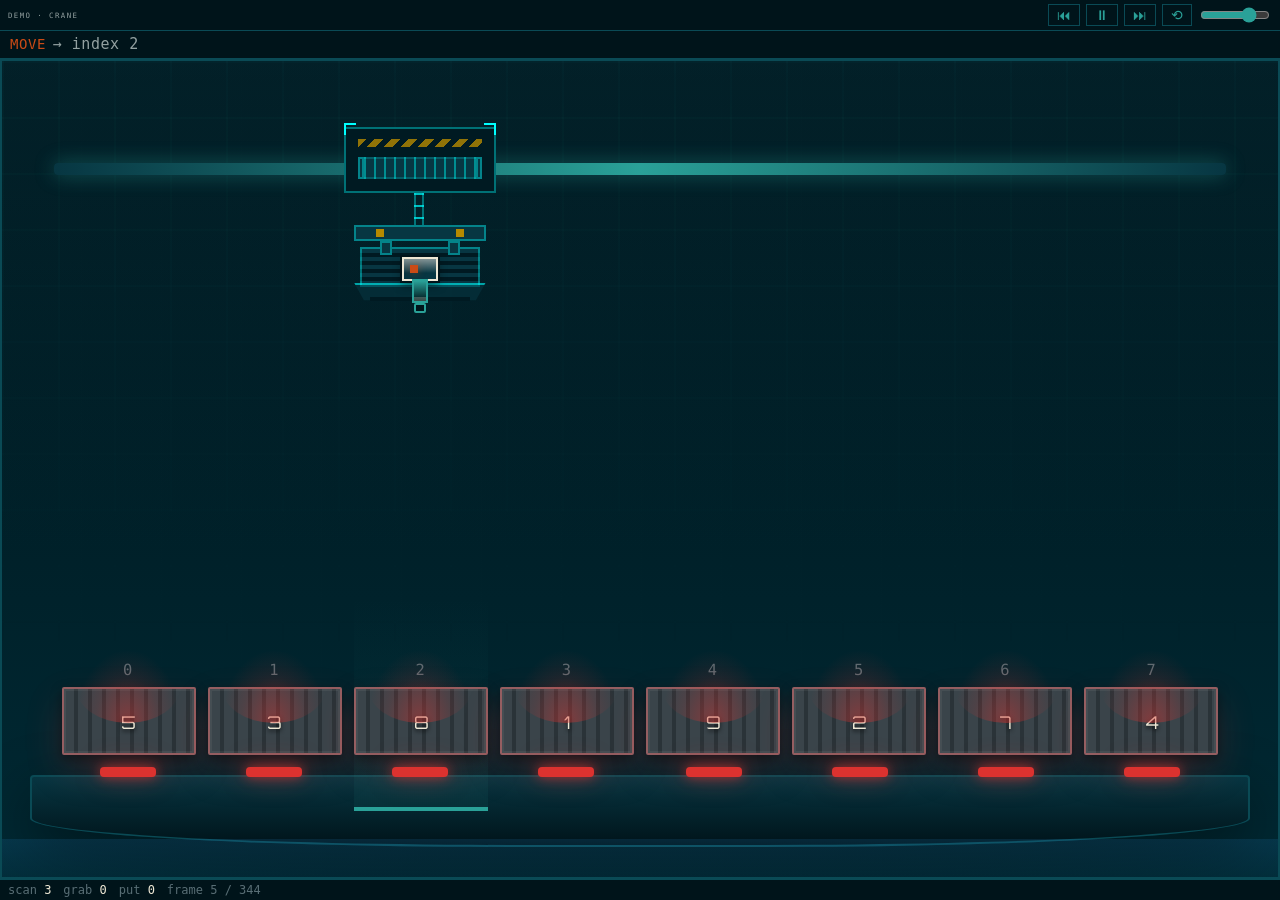
==== commit 31a6b58b: "Crane DEMO: status line is a row of its own, the crane no longer covers it Co-authored-by: Cursor <c" ====
--- a/demo/crane.html
+++ b/demo/crane.html
@@ -16,6 +16,7 @@
       <button id="b-restart" title="From the start">⟲</button>
       <input id="speed" type="range" min="40" max="800" step="20" value="620" title="Speed" />
     </div>
+    <div id="opbar" class="op-badge"><span class="op-kind"></span><span class="op-detail"></span></div>
     <div id="stage"></div>
     <div id="stat">
       <span>scan <b id="n-scan">0</b></span>
--- a/demo/crane.css
+++ b/demo/crane.css
@@ -814,3 +814,7 @@
 .bar { font-size: 12px; }
 .bar button { font-size: 14px; }
 #stat { font-size: 12px; }
+
+/* the status line: its own row above the scene, so the crane never covers it */
+#opbar.op-badge { position: static; flex: 0 0 auto; margin: 0; border: 0; border-bottom: 1px solid var(--line); background: var(--bg0); padding: 4px 10px; font-size: 14px; min-height: 28px; }
+#opbar .op-detail { font-size: 15px; }
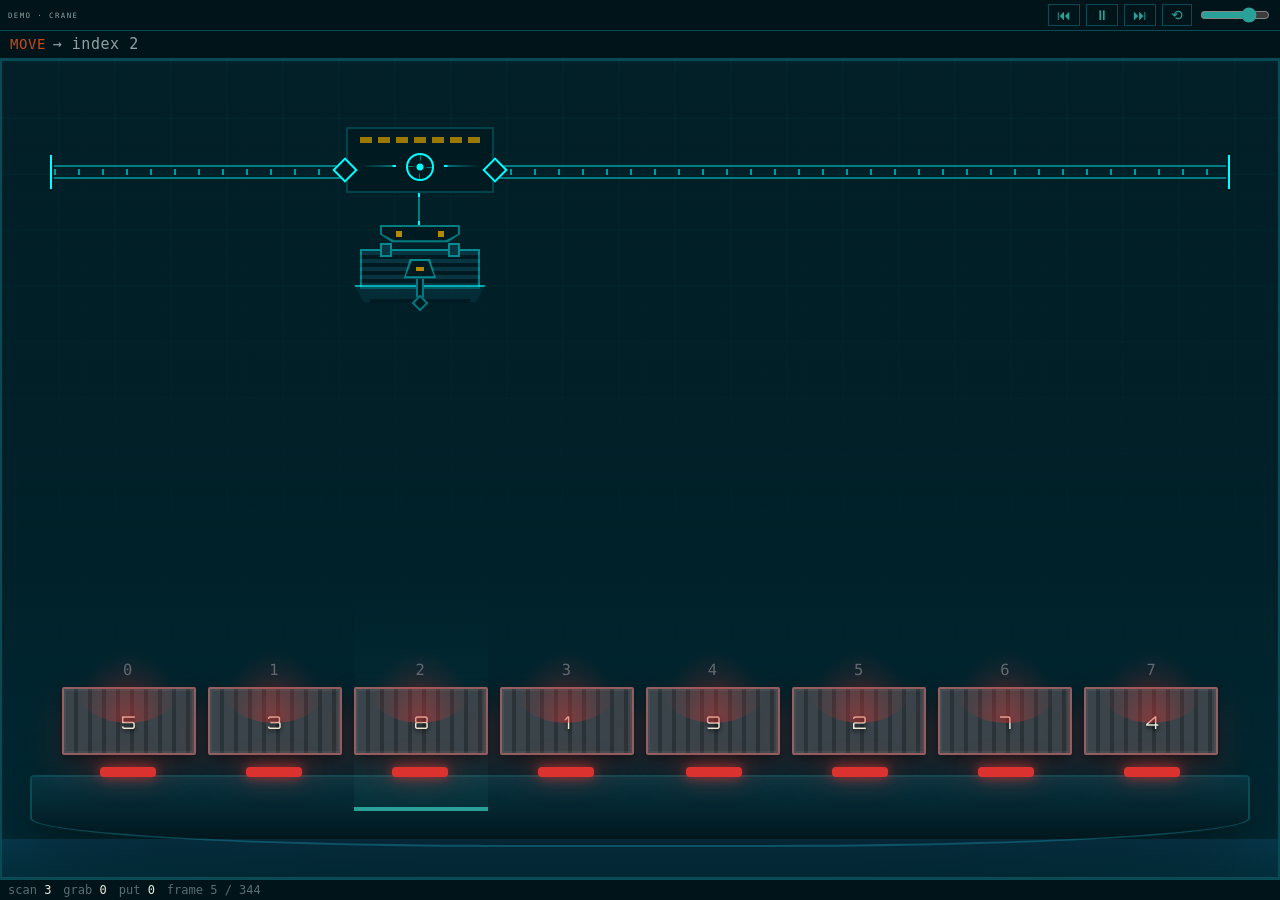
==== commit 02ba6f20: "Crane DEMO: HUD-style rail, trolley, reel winch, hoist line, hook plate and a new laser head Co-auth" ====
--- a/demo/crane.html
+++ b/demo/crane.html
@@ -5,6 +5,7 @@
     <title>DEMO: the crane</title>
     <link rel="stylesheet" href="crane.css" />
     <link rel="stylesheet" href="crane-rig.css" />
+    <link rel="stylesheet" href="crane-winch.css" />
     <link rel="stylesheet" href="crane-magnet.css" />
   </head>
   <body>
--- a/demo/crane-rig.css
+++ b/demo/crane-rig.css
@@ -1,10 +1,9 @@
-/* DEMO: the crane. The rig in the style of the app: flat, angular, thin cyan lines on the dark teal; no
-   rounding, no steel gradients. Loaded after crane.css and overrides it. The sizes that crane-draw.js
-   measures (the trolley, the chain height, the bottom of the magnet core at 28px, the bay) are kept.
-   Magnet off: nothing glows (dim lines only). Magnet on: a blue light pours from the underside. */
+/* DEMO: the crane. The rig in the style of the app: thin cyan lines on the dark teal, HUD-like.
+   Loaded after crane.css and overrides it. The sizes that crane-draw.js measures (the trolley, the line height,
+   the bottom of the magnet core at 28px, the bay) are kept. */
 
 .scene {
-  --ln: rgba(0, 255, 255, 0.38);
+  --ln: rgba(0, 255, 255, 0.42);
   --ln-dim: rgba(0, 255, 255, 0.18);
   --ink: #001a22;
   --fill: #073642;
@@ -12,88 +11,69 @@
   --blue-hi: #bfe6ff;
 }
 
-/* —— trolley: a flat box with corner ticks —— */
-.crane-trolley {
-  width: 76px;
-  padding: 5px 6px 6px;
-  background: var(--ink);
-  border: 1px solid var(--ln);
+/* —— the rail (horizontal): a scale with ticks between two thin lines, end stops —— */
+.gantry-rail {
+  top: 19px;
+  height: 7px;
+  background:
+    repeating-linear-gradient(90deg, rgba(0, 255, 255, 0.55) 0 1px, transparent 1px 12px) center / 100% 3px no-repeat,
+    linear-gradient(var(--ln), var(--ln)) top / 100% 1px no-repeat,
+    linear-gradient(var(--ln), var(--ln)) bottom / 100% 1px no-repeat;
   border-radius: 0;
   box-shadow: none;
+}
+.gantry-rail::before,
+.gantry-rail::after {
+  content: "";
+  position: absolute;
+  top: -5px;
+  width: 6px;
+  height: 17px;
+  border: 1px solid #00ffff;
+  border-bottom: 0;
+  border-top: 0;
+}
+.gantry-rail::before { left: -2px; border-right: 0; }
+.gantry-rail::after { right: -2px; border-left: 0; }
+
+/* —— the trolley: open frame, corner brackets, wheels on the rail —— */
+.crane-trolley {
+  width: 74px;
+  padding: 5px 7px 6px;
+  border: 0;
+  border-radius: 0;
+  box-shadow: none;
+  background:
+    linear-gradient(var(--ink), var(--ink)),
+    linear-gradient(#00ffff, #00ffff) 0 0 / 7px 1px no-repeat,
+    linear-gradient(#00ffff, #00ffff) 0 0 / 1px 7px no-repeat,
+    linear-gradient(#00ffff, #00ffff) 100% 0 / 7px 1px no-repeat,
+    linear-gradient(#00ffff, #00ffff) 100% 0 / 1px 7px no-repeat,
+    linear-gradient(#00ffff, #00ffff) 0 100% / 7px 1px no-repeat,
+    linear-gradient(#00ffff, #00ffff) 0 100% / 1px 7px no-repeat,
+    linear-gradient(#00ffff, #00ffff) 100% 100% / 7px 1px no-repeat,
+    linear-gradient(#00ffff, #00ffff) 100% 100% / 1px 7px no-repeat;
+  outline: 1px solid var(--ln-dim);
+  outline-offset: -1px;
 }
 .crane-trolley::before,
 .crane-trolley::after {
   content: "";
   position: absolute;
-  top: -3px;
-  width: 5px;
-  height: 5px;
-  border-top: 1px solid #00ffff;
+  top: 17px;
+  width: 7px;
+  height: 7px;
+  background: var(--ink);
+  border: 1px solid #00ffff;
+  transform: rotate(45deg);
+  border-top-width: 1px;
 }
-.crane-trolley::before { left: -1px; border-left: 1px solid #00ffff; }
-.crane-trolley::after { right: -1px; border-right: 1px solid #00ffff; }
+.crane-trolley::before { left: -5px; }
+.crane-trolley::after { right: -5px; }
 .crane-cabin {
-  height: 4px;
+  height: 3px;
   margin-bottom: 5px;
-  background: repeating-linear-gradient(135deg, #b58900 0 3px, transparent 3px 6px);
-  opacity: 0.8;
+  background: repeating-linear-gradient(90deg, #b58900 0 6px, transparent 6px 9px);
+  opacity: 0.85;
   box-shadow: none;
 }
-
-/* —— the winch: a drum, its ribs run while the chain moves —— */
-.crane-winch {
-  display: flex;
-  gap: 0;
-  height: 11px;
-}
-.crane-winch span { box-shadow: none; border-radius: 0; }
-.crane-winch span:nth-child(1),
-.crane-winch span:nth-child(3) {
-  flex: 0 0 3px;
-  background: var(--fill);
-  border: 1px solid var(--ln);
-}
-.crane-winch span:nth-child(2) {
-  flex: 1;
-  border: 1px solid var(--ln-dim);
-  border-left: 0;
-  border-right: 0;
-  background: repeating-linear-gradient(90deg, rgba(0, 255, 255, 0.5) 0 1px, var(--fill) 1px 5px);
-}
-.crane.is-winding .crane-winch span:nth-child(2) { animation: drum-run 0.16s linear infinite; }
-.crane.is-winding.is-up .crane-winch span:nth-child(2) { animation-direction: reverse; }
-@keyframes drum-run {
-  from { background-position: 0 0; }
-  to { background-position: 5px 0; }
-}
-
-/* —— the chain: two thin rails with cross links —— */
-.crane-cable {
-  width: 5px;
-  background-color: transparent;
-  background-image: repeating-linear-gradient(180deg, rgba(0, 255, 255, 0.7) 0 1px, transparent 1px 6px);
-  background-position: left bottom;
-  border-left: 1px solid var(--ln);
-  border-right: 1px solid var(--ln);
-  box-shadow: none;
-}
-.crane-cable::before { display: none; }
-
-/* —— the head the magnet hangs from —— */
-.spreader-beam {
-  width: 66px;
-  height: 8px;
-  background: var(--fill);
-  border: 1px solid var(--ln);
-  border-radius: 0;
-  box-shadow: none;
-}
-.spreader-beam em {
-  width: 4px;
-  height: 4px;
-  margin-top: -2px;
-  background: #b58900;
-  border-radius: 0;
-  box-shadow: none;
-}
-.crane.is-working .spreader-beam { border-color: #00ffff; }
--- a/demo/crane-winch.css
+++ b/demo/crane-winch.css
@@ -0,0 +1,153 @@
+/* DEMO: the crane. The winch (a reel with spokes between two guide pulleys), the hoist line with its markers,
+   the hook plate, and the laser head. HUD style: thin cyan lines, no gradients of steel. */
+
+/* —— the reel: a ring with spokes; the spokes turn while the line is paid out / hauled in —— */
+.crane-winch {
+  display: flex;
+  align-items: center;
+  justify-content: center;
+  gap: 5px;
+  height: 14px;
+}
+.crane-winch span { box-shadow: none; border-radius: 0; background: none; border: 0; }
+/* the guide pulleys: two short lines with a dot */
+.crane-winch span:nth-child(1),
+.crane-winch span:nth-child(3) {
+  flex: 1;
+  height: 1px;
+  background:
+    linear-gradient(90deg, transparent, var(--ln)),
+    radial-gradient(circle at 100% 50%, #00ffff 0 1.5px, transparent 2px);
+}
+.crane-winch span:nth-child(3) { transform: scaleX(-1); }
+.crane-winch span:nth-child(2) {
+  flex: 0 0 14px;
+  height: 14px;
+  border-radius: 50%;
+  border: 1px solid #00ffff;
+  background:
+    radial-gradient(circle, #00ffff 0 1.5px, var(--ink) 2px 3px, transparent 3.5px),
+    repeating-conic-gradient(from 0deg, var(--ln) 0 6deg, transparent 6deg 90deg);
+}
+.crane.is-winding .crane-winch span:nth-child(2) { animation: reel-turn 0.5s linear infinite; }
+.crane.is-winding.is-up .crane-winch span:nth-child(2) { animation-direction: reverse; }
+@keyframes reel-turn { to { transform: rotate(360deg); } }
+
+/* —— the hoist line: one thin line, a bead every few px; the beads run with the line —— */
+.crane-cable {
+  width: 1px;
+  background-color: var(--ln);
+  background-image: repeating-linear-gradient(180deg, #00ffff 0 2px, transparent 2px 14px);
+  background-position: left bottom;
+  border: 0;
+  box-shadow: none;
+}
+.crane-cable::before { display: none; }
+
+/* —— the hook plate under the line: a flat pentagon outlined by two layers —— */
+.spreader-beam {
+  width: 40px;
+  height: 9px;
+  background: var(--ln);
+  border: 0;
+  border-radius: 0;
+  box-shadow: none;
+  clip-path: polygon(0 0, 100% 0, 100% 55%, calc(100% - 6px) 100%, 6px 100%, 0 55%);
+}
+.spreader-beam::before {
+  content: "";
+  position: absolute;
+  inset: 1px;
+  background: var(--ink);
+  clip-path: polygon(0 0, 100% 0, 100% 55%, calc(100% - 6px) 100%, 6px 100%, 0 55%);
+}
+.spreader-beam em {
+  top: 3px;
+  margin: 0;
+  width: 3px;
+  height: 3px;
+  background: #b58900;
+  border-radius: 0;
+  box-shadow: none;
+  z-index: 1;
+}
+.spreader-beam em:first-child { left: 8px; }
+.spreader-beam em:last-child { right: 8px; }
+.crane.is-working .spreader-beam { background: #00ffff; }
+
+/* —— the laser head: a small angular turret on the magnet; the lens is a diamond —— */
+.laser-gun { width: 22px; height: 28px; margin-left: -11px; top: 8px; }
+.laser-gun-body {
+  left: 3px;
+  top: 0;
+  width: 16px;
+  height: 10px;
+  background: var(--ln);
+  border: 0;
+  box-shadow: none;
+  clip-path: polygon(3px 0, calc(100% - 3px) 0, 100% 100%, 0 100%);
+}
+.laser-gun-body::before {
+  content: "";
+  position: absolute;
+  inset: 1px;
+  left: 1px;
+  top: 1px;
+  width: auto;
+  height: auto;
+  background: var(--ink);
+  box-shadow: none;
+  clip-path: polygon(3px 0, calc(100% - 3px) 0, 100% 100%, 0 100%);
+}
+.laser-gun-body::after {
+  content: "";
+  position: absolute;
+  left: 50%;
+  top: 4px;
+  width: 4px;
+  height: 2px;
+  margin-left: -2px;
+  background: #b58900;
+}
+.laser-gun-barrel {
+  left: 9px;
+  top: 10px;
+  width: 4px;
+  height: 9px;
+  background: var(--ink);
+  border: 0;
+  border-left: 1px solid var(--ln);
+  border-right: 1px solid var(--ln);
+  box-shadow: none;
+}
+.laser-gun-lens {
+  left: 8px;
+  bottom: 3px;
+  width: 6px;
+  height: 6px;
+  background: var(--ink);
+  border: 1px solid var(--ln);
+  border-radius: 0;
+  transform: rotate(45deg);
+}
+.laser-gun.is-firing .laser-gun-lens {
+  background: #eee8d5;
+  border-color: #eee8d5;
+  box-shadow: 0 0 6px #eee8d5, 0 0 12px #00ffff;
+}
+.laser-gun.is-firing .laser-gun-barrel { border-color: #00ffff; box-shadow: none; }
+.laser-gun.is-firing .laser-gun-body { background: #00ffff; }
+
+/* the beam: a thin line; the spot on the container is a ring with a cross */
+.crane-laser-core { inset: 0 1px; background: linear-gradient(180deg, #eee8d5, #00ffff 20%, rgba(0, 255, 255, 0.7)); }
+.crane-laser-glow { filter: blur(1.5px); }
+.crane-laser-spot {
+  width: 12px;
+  height: 12px;
+  bottom: -6px;
+  margin-left: -6px;
+  border-radius: 50%;
+  background: radial-gradient(circle, #eee8d5 0 1.5px, transparent 2px);
+  border: 1px solid #00ffff;
+  box-shadow: 0 0 8px #00ffff;
+}
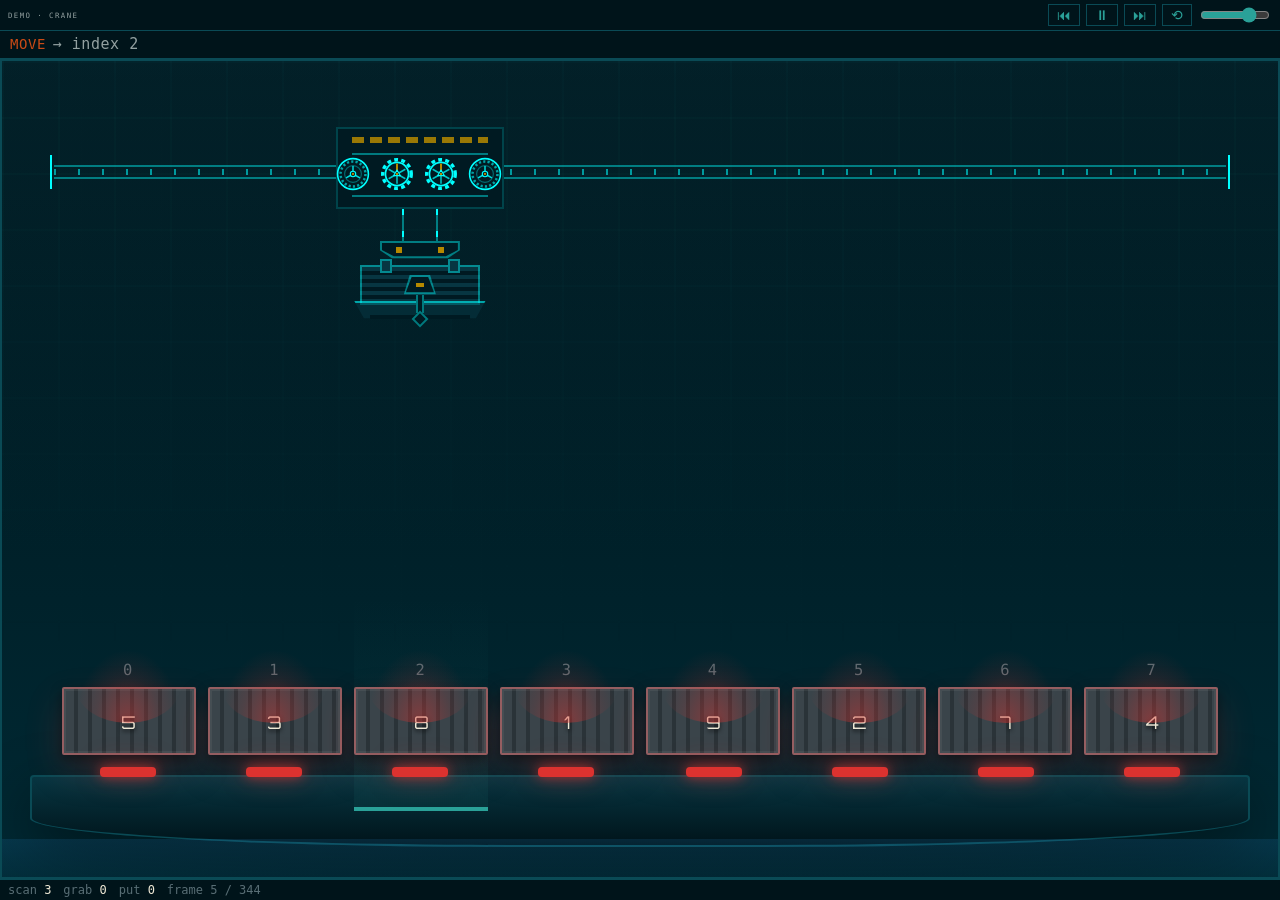
==== commit 974cd70f: "Crane DEMO: HUD dial textures for the wheels (tread + spokes, toothed winches with an amber mark) Co" ====
--- a/demo/crane.html
+++ b/demo/crane.html
@@ -7,6 +7,7 @@
     <link rel="stylesheet" href="crane-rig.css" />
     <link rel="stylesheet" href="crane-winch.css" />
     <link rel="stylesheet" href="crane-magnet.css" />
+    <link rel="stylesheet" href="crane-wheels.css" />
   </head>
   <body>
     <div class="bar">
--- a/demo/crane-winch.css
+++ b/demo/crane-winch.css
@@ -150,4 +150,69 @@
   background: radial-gradient(circle, #eee8d5 0 1.5px, transparent 2px);
   border: 1px solid #00ffff;
   box-shadow: 0 0 8px #00ffff;
-}+}
+/* —— the carriage: four wheels in a row  ( ) ( ) ( ) ( )
+   the outer two are the road wheels: they turn while the crane rides left / right;
+   the inner two are the winches: they turn while the lines to the magnet are paid out / hauled in —— */
+.crane-trolley { width: 84px; padding: 5px 8px 6px; }
+.crane-trolley::before,
+.crane-trolley::after { display: none; }
+.crane-winch {
+  display: grid;
+  grid-template-columns: repeat(4, 1fr);
+  justify-items: center;
+  align-items: center;
+  height: 19px;
+  padding: 0;
+  background: var(--ink);
+  border-top: 1px solid var(--ln);
+  border-bottom: 1px solid var(--ln);
+}
+.crane-winch::before,
+.crane-winch::after { display: none; }
+.crane-winch span:nth-child(n) {
+  display: block;
+  width: 15px;
+  height: 15px;
+  margin: 0;
+  border: 0;
+  border-radius: 50%;
+  transform: none;
+  box-shadow: none;
+  background:
+    radial-gradient(circle, #b58900 0 1.5px, var(--ink) 2px 3px, transparent 3.5px),
+    radial-gradient(circle, transparent 0 4px, #00ffff 4.5px 5.5px, transparent 6px),
+    repeating-conic-gradient(from 0deg, var(--ln) 0 8deg, transparent 8deg 60deg);
+  -webkit-mask: radial-gradient(circle, #000 0 7px, transparent 7.5px);
+  mask: radial-gradient(circle, #000 0 7px, transparent 7.5px);
+}
+/* the winches (inner) are drawn a bit heavier: they carry the load */
+.crane-winch span:nth-child(2),
+.crane-winch span:nth-child(3) {
+  background:
+    radial-gradient(circle, #b58900 0 2px, var(--ink) 2.5px 3.5px, transparent 4px),
+    radial-gradient(circle, transparent 0 4.5px, #00ffff 5px 6.5px, transparent 7px),
+    repeating-conic-gradient(from 0deg, #00ffff 0 10deg, transparent 10deg 60deg);
+}
+.crane.is-riding .crane-winch span:nth-child(1),
+.crane.is-riding .crane-winch span:nth-child(4) { animation: reel-turn 0.5s linear infinite; }
+.crane.is-riding.is-left .crane-winch span:nth-child(1),
+.crane.is-riding.is-left .crane-winch span:nth-child(4) { animation-direction: reverse; }
+.crane.is-winding .crane-winch span:nth-child(2),
+.crane.is-winding .crane-winch span:nth-child(3) { animation: reel-turn 0.6s linear infinite; }
+.crane.is-winding.is-up .crane-winch span:nth-child(2),
+.crane.is-winding.is-up .crane-winch span:nth-child(3) { animation-direction: reverse; }
+
+/* —— two lines from the inner wheels down to the magnet, a bright bead every few px —— */
+.crane-cable {
+  width: 18px;
+  background:
+    repeating-linear-gradient(180deg, #00ffff 0 3px, transparent 3px 11px) left bottom / 1px 100% no-repeat,
+    repeating-linear-gradient(180deg, #00ffff 0 3px, transparent 3px 11px) right bottom / 1px 100% no-repeat,
+    linear-gradient(var(--ln), var(--ln)) left / 1px 100% no-repeat,
+    linear-gradient(var(--ln), var(--ln)) right / 1px 100% no-repeat;
+  border: 0;
+  box-shadow: none;
+  filter: none;
+}
+.crane-cable::before { display: none; }
--- a/demo/crane-wheels.css
+++ b/demo/crane-wheels.css
@@ -0,0 +1,27 @@
+/* DEMO: the crane. The textures of the four wheels, drawn as thin HUD dials (SVG, cyan on the dark teal).
+   Loaded last. Outer two: road wheels (a tread of dashes on the rim, three spokes).
+   Inner two: winches (a toothed ring, six spokes, one amber spoke so the turn can be seen). */
+
+.crane-winch { height: 22px; }
+
+.crane-winch span:nth-child(n) {
+  width: 17px;
+  height: 17px;
+  background-color: transparent;
+  background-repeat: no-repeat;
+  background-size: 100% 100%;
+  -webkit-mask: none;
+  mask: none;
+}
+
+/* road wheels */
+.crane-winch span:nth-child(1),
+.crane-winch span:nth-child(4) {
+  background-image: url("data:image/svg+xml,%3Csvg xmlns='http://www.w3.org/2000/svg' viewBox='0 0 30 30'%3E%3Ccircle cx='15' cy='15' r='13.6' fill='%23001a22' stroke='%2300ffff' stroke-width='1.4'/%3E%3Ccircle cx='15' cy='15' r='11' fill='none' stroke='%2300ffff' stroke-opacity='.6' stroke-width='2.2' stroke-dasharray='1.9 1.94'/%3E%3Ccircle cx='15' cy='15' r='7.4' fill='none' stroke='%2300ffff' stroke-opacity='.35' stroke-width='1'/%3E%3Cpath d='M15 15V8M15 15L21.1 18.5M15 15L8.9 18.5' stroke='%2300ffff' stroke-opacity='.85' stroke-width='1.3' fill='none'/%3E%3Ccircle cx='15' cy='15' r='2.4' fill='%23001a22' stroke='%2300ffff' stroke-width='1'/%3E%3Ccircle cx='15' cy='15' r='1' fill='%23b58900'/%3E%3C/svg%3E");
+}
+
+/* winches */
+.crane-winch span:nth-child(2),
+.crane-winch span:nth-child(3) {
+  background-image: url("data:image/svg+xml,%3Csvg xmlns='http://www.w3.org/2000/svg' viewBox='0 0 30 30'%3E%3Ccircle cx='15' cy='15' r='12.6' fill='none' stroke='%2300ffff' stroke-width='3' stroke-dasharray='3.4 2.88'/%3E%3Ccircle cx='15' cy='15' r='10.2' fill='%23001a22' stroke='%2300ffff' stroke-width='1.5'/%3E%3Cpath d='M15 15L15 6.5M15 15L22.4 10.8M15 15L22.4 19.2M15 15L15 23.5M15 15L7.6 19.2M15 15L7.6 10.8' stroke='%2300ffff' stroke-opacity='.75' stroke-width='1.3' fill='none'/%3E%3Cpath d='M15 15L15 5.8' stroke='%23b58900' stroke-width='1.8'/%3E%3Cpath d='M15 11.4L17.9 16.4H12.1Z' fill='%23001a22' stroke='%2300ffff' stroke-width='1' stroke-linejoin='round'/%3E%3Ccircle cx='15' cy='15' r='1.1' fill='%23b58900'/%3E%3C/svg%3E");
+}
